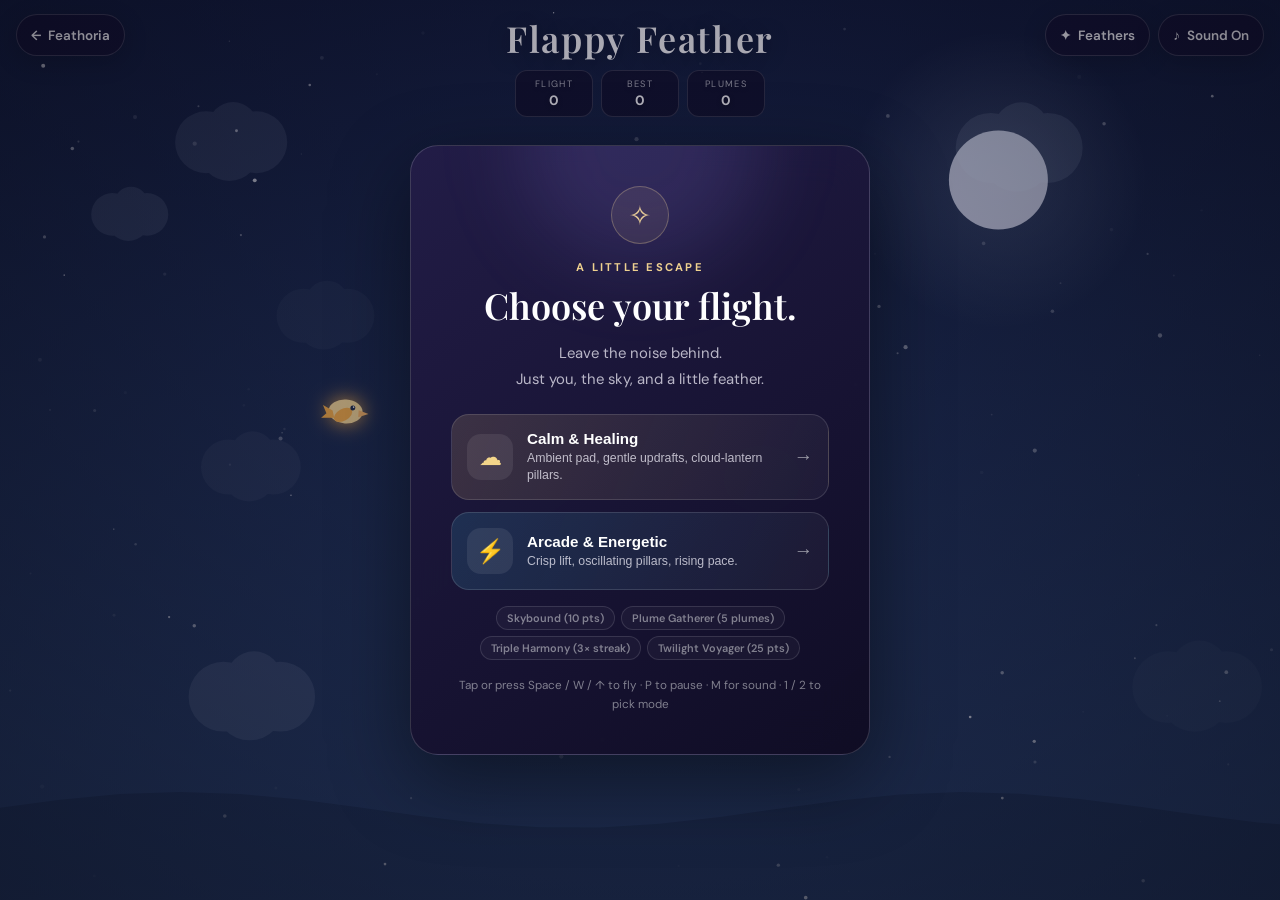
==== game.html @ 9cea2aa0 "Add files via upload" ====
<!DOCTYPE html>
<html lang="en">
<head>
  <meta charset="UTF-8">
  <meta name="viewport" content="width=device-width, initial-scale=1, viewport-fit=cover">

  <meta name="theme-color" content="#171333">
  <meta name="description" content="Take a little flight with Flappy Feather. Choose a calm, healing flight or challenge yourself in arcade mode.">

  <title>Flappy Feather — Feathoria</title>

  <link rel="icon" href="logo.jpg" type="image/jpeg">
  <link rel="apple-touch-icon" href="logo.jpg">

  <link rel="preconnect" href="https://fonts.googleapis.com">
  <link rel="preconnect" href="https://fonts.gstatic.com" crossorigin>

  <link href="https://fonts.googleapis.com/css2?family=DM+Sans:wght@400;500;600;700&family=Playfair+Display:wght@500;600;700&display=swap" rel="stylesheet">

  <link rel="stylesheet" href="game.css">

  <!-- Google Analytics -->
  <script async src="https://www.googletagmanager.com/gtag/js?id=G-339FX3FFSG"></script>
  <script>
    window.dataLayer = window.dataLayer || [];
    function gtag(){dataLayer.push(arguments);}
    gtag('js', new Date());
    gtag('config', 'G-339FX3FFSG');
  </script>
</head>

<body>

  <!-- Background game canvases -->
  <canvas id="gameCanvas" aria-label="Flappy Feather game area"></canvas>
  <canvas id="particlesCanvas" aria-hidden="true"></canvas>

  <!-- Top navigation -->
  <nav class="topbar" aria-label="Game navigation">

    <a href="index.html" id="backHome" class="nav-button">
      <span aria-hidden="true">←</span>
      <span>Feathoria</span>
    </a>

    <div class="topbar-actions">
      <button id="wardrobeBtn" class="nav-button" type="button" aria-label="Open feather styles">
        <span aria-hidden="true">✦</span>
        <span id="wardrobeText">Feathers</span>
      </button>

      <button id="soundBtn" class="nav-button icon-button" type="button" aria-label="Toggle sound effects" aria-pressed="true">
        <span id="soundIcon" aria-hidden="true">♪</span>
        <span id="soundText">Sound On</span>
      </button>

      <button id="pauseBtn" class="nav-button" type="button" aria-label="Pause game">
        <span id="pauseIcon" aria-hidden="true">Ⅱ</span>
        <span id="pauseText">Pause</span>
      </button>
    </div>

  </nav>

  <!-- Game heading and score -->
  <header class="game-header">
    <h1>Flappy Feather</h1>

    <div id="scoreContainer">
      <div class="score-pill">
        <span class="score-label">FLIGHT</span>
        <span id="score" aria-live="polite">0</span>
      </div>

      <div class="score-pill">
        <span class="score-label">BEST</span>
        <span id="highScore">0</span>
      </div>

      <div class="score-pill" id="feathersPill">
        <span class="score-label">PLUMES</span>
        <span id="feathersCount">0</span>
      </div>
    </div>
  </header>

  <!-- Mode selection -->
  <section
    id="modeSelector"
    class="overlay"
    role="dialog"
    aria-modal="true"
    aria-labelledby="modeTitle"
  >
    <div class="overlay-card menu-card">

      <div class="brand-mark" aria-hidden="true">✧</div>

      <p class="eyebrow">A LITTLE ESCAPE</p>

      <h2 id="modeTitle">Choose your flight.</h2>

      <p class="menu-description">
        Leave the noise behind.<br>
        Just you, the sky, and a little feather.
      </p>

      <div class="mode-buttons">

        <button id="modeA" class="mode-button calm-button" type="button">
          <span class="mode-icon" aria-hidden="true">☁</span>

          <span class="mode-copy">
            <strong>Calm &amp; Healing</strong>
            <small>Ambient pad, gentle updrafts, cloud-lantern pillars.</small>
          </span>

          <span class="mode-arrow" aria-hidden="true">→</span>
        </button>

        <button id="modeB" class="mode-button arcade-button" type="button">
          <span class="mode-icon" aria-hidden="true">⚡</span>

          <span class="mode-copy">
            <strong>Arcade &amp; Energetic</strong>
            <small>Crisp lift, oscillating pillars, rising pace.</small>
          </span>

          <span class="mode-arrow" aria-hidden="true">→</span>
        </button>

      </div>

      <div id="milestonesPreview" class="milestones-strip" aria-label="Flight milestones"></div>

      <p class="menu-footer">
        Tap or press Space / W / ↑ to fly · P to pause · M for sound · 1 / 2 to pick mode
      </p>

    </div>
  </section>

  <!-- Feather & Trail Wardrobe -->
  <section
    id="wardrobeModal"
    class="overlay hidden"
    role="dialog"
    aria-modal="true"
    aria-labelledby="wardrobeTitle"
  >
    <div class="overlay-card wardrobe-card">
      <p class="eyebrow">FEATHER SANCTUARY</p>
      <h2 id="wardrobeTitle">Plume &amp; Trail Styles</h2>
      <p class="wardrobe-balance">
        Available Plumes: <strong id="wardrobeBalanceCount">0</strong>
      </p>

      <div id="wardrobeList" class="wardrobe-list"></div>

      <div class="wardrobe-actions">
        <button id="closeWardrobeBtn" class="primary-button" type="button">
          Done
        </button>
      </div>
    </div>
  </section>

  <!-- Gameplay instructions -->
  <div id="instructions" class="instructions hidden" aria-live="polite">

    <div class="instruction-card">
      <span class="instruction-icon" aria-hidden="true">↑</span>

      <p>Tap or press Space to lift off</p>

      <small id="modeHintText">Collect glowing plumes for bonus points &amp; streaks</small>
    </div>

  </div>

  <!-- Game over -->
  <section
    id="gameOver"
    class="overlay game-over-overlay hidden"
    role="dialog"
    aria-modal="true"
    aria-labelledby="gameOverTitle"
  >
    <div class="overlay-card result-card">

      <div class="result-icon" aria-hidden="true">🪶</div>

      <p class="eyebrow">FLIGHT COMPLETE</p>

      <div id="newBestBadge" class="new-best-badge hidden">✦ New Personal Best</div>

      <h2 id="gameOverTitle">Every flight ends.</h2>

      <p id="finalScore" class="final-score">Score: 0 · Plumes: 0</p>

      <div id="runStatsGrid" class="run-stats-grid">
        <div class="stat-box">
          <span class="stat-label">BEST STREAK</span>
          <strong id="statBestStreak">0×</strong>
        </div>
        <div class="stat-box">
          <span class="stat-label">MODE BEST</span>
          <strong id="statModeBest">0</strong>
        </div>
        <div class="stat-box">
          <span class="stat-label">PLUME BANK</span>
          <strong id="statPlumeBank">0</strong>
        </div>
      </div>

      <p id="resultMessage" class="result-message">
        There is always another sky.
      </p>

      <div id="unlockedMilestoneBanner" class="milestone-unlocked hidden"></div>

      <div class="result-buttons">

        <button id="restartBtn" class="primary-button" type="button">
          <span aria-hidden="true">↻</span>
          Fly again
        </button>

        <button id="chooseModeBtn" class="secondary-button" type="button">
          Choose another flight
        </button>

      </div>

    </div>
  </section>

  <!-- Game JavaScript -->
  <script src="game.js"></script>

</body>
</html>
---- game.css ----
/* =========================================================
   FEATHORIA — FLAPPY FEATHER
   Responsive game interface
   ========================================================= */

:root {
  --ink: #f8f5ff;
  --muted: rgba(248, 245, 255, 0.72);

  --gold: #f3d58a;
  --gold-light: #ffe8ae;

  --cyan: #8cefff;
  --cyan-bright: #35eaff;

  --glass: rgba(19, 16, 42, 0.78);
  --glass-border: rgba(255, 255, 255, 0.16);

  --shadow: 0 25px 80px rgba(0, 0, 0, 0.45);

  --radius-xl: 28px;
  --radius-lg: 18px;
  --radius-md: 14px;
}

/* =========================
   RESET
========================= */

* {
  box-sizing: border-box;
  margin: 0;
  padding: 0;
}

html,
body {
  width: 100%;
  height: 100%;
  overflow: hidden;
  overscroll-behavior: none;
}

body {
  position: relative;
  background: #100c2a;
  color: var(--ink);
  font-family: "DM Sans", system-ui, sans-serif;
  -webkit-font-smoothing: antialiased;
  -moz-osx-font-smoothing: grayscale;
  user-select: none;
  -webkit-user-select: none;
  touch-action: manipulation;
}

/* =========================
   CANVAS
========================= */

#gameCanvas,
#particlesCanvas {
  position: fixed;
  inset: 0;
  display: block;
  width: 100%;
  height: 100%;
}

#gameCanvas {
  z-index: 1;
  cursor: pointer;
  touch-action: none;
}

#particlesCanvas {
  z-index: 2;
  pointer-events: none;
}

/* =========================
   NAVIGATION
========================= */

.topbar {
  position: fixed;
  top: max(14px, env(safe-area-inset-top));
  left: 0;
  right: 0;
  z-index: 20;
  display: flex;
  justify-content: space-between;
  align-items: center;
  gap: 8px;
  padding: 0 16px;
  pointer-events: none;
}

.topbar-actions {
  display: flex;
  align-items: center;
  gap: 8px;
}

.nav-button {
  display: inline-flex;
  align-items: center;
  justify-content: center;
  gap: 7px;
  min-height: 42px;
  padding: 10px 14px;
  border: 1px solid rgba(255, 255, 255, 0.18);
  border-radius: 999px;
  background: rgba(18, 15, 43, 0.72);
  color: white;
  text-decoration: none;
  font-family: "DM Sans", sans-serif;
  font-size: 0.84rem;
  font-weight: 600;
  cursor: pointer;
  box-shadow: 0 6px 24px rgba(0, 0, 0, 0.2);
  transition:
    background 0.2s ease,
    transform 0.2s ease,
    border-color 0.2s ease,
    opacity 0.2s ease;
  pointer-events: auto;
}

.nav-button:hover {
  background: rgba(38, 32, 75, 0.9);
  border-color: rgba(255, 255, 255, 0.34);
  transform: translateY(-1px);
}

.nav-button:active {
  transform: scale(0.97);
}

.nav-button.is-muted {
  opacity: 0.68;
}

#pauseBtn {
  display: none;
}

/* =========================
   HEADER & SCOREBOARD
========================= */

.game-header {
  position: fixed;
  top: max(14px, env(safe-area-inset-top));
  left: 50%;
  z-index: 10;
  width: min(92%, 440px);
  transform: translateX(-50%);
  text-align: center;
  pointer-events: none;
}

.game-header h1 {
  font-family: "Playfair Display", Georgia, serif;
  font-size: clamp(1.35rem, 4vw, 2.25rem);
  font-weight: 600;
  letter-spacing: 0.045em;
  color: #fff;
  text-shadow: 0 3px 20px rgba(0, 0, 0, 0.35);
}

#scoreContainer {
  display: flex;
  justify-content: center;
  align-items: center;
  gap: 8px;
  margin-top: 8px;
}

.score-pill {
  display: flex;
  flex-direction: column;
  align-items: center;
  gap: 2px;
  min-width: 78px;
  padding: 7px 11px;
  border: 1px solid rgba(255, 255, 255, 0.15);
  border-radius: 12px;
  background: rgba(14, 12, 35, 0.65);
  color: white;
  text-shadow: 0 2px 5px rgba(0, 0, 0, 0.35);
  transition: transform 0.18s ease, border-color 0.18s ease, box-shadow 0.2s ease;
}

.score-pill.bump {
  transform: scale(1.08);
  border-color: rgba(243, 213, 138, 0.65);
}

.score-pill.streak-active {
  border-color: rgba(140, 239, 255, 0.55);
  box-shadow: 0 0 18px rgba(140, 239, 255, 0.14);
}

.score-label {
  font-size: 0.58rem;
  letter-spacing: 0.15em;
  opacity: 0.68;
}

#score,
#highScore,
#feathersCount {
  font-size: 0.85rem;
  font-weight: 700;
}

/* =========================
   OVERLAYS
========================= */

.overlay {
  position: fixed;
  inset: 0;
  z-index: 30;
  display: flex;
  justify-content: center;
  align-items: center;
  padding:
    max(20px, env(safe-area-inset-top))
    20px
    max(20px, env(safe-area-inset-bottom));
  background:
    radial-gradient(
      circle at 50% 40%,
      rgba(24, 19, 61, 0.25),
      rgba(7, 5, 20, 0.52)
    );
}

.overlay-card {
  width: min(100%, 460px);
  padding: clamp(24px, 5vw, 40px);
  border: 1px solid var(--glass-border);
  border-radius: var(--radius-xl);
  background:
    linear-gradient(
      145deg,
      rgba(35, 29, 72, 0.94),
      rgba(15, 12, 35, 0.96)
    );
  backdrop-filter: blur(20px);
  -webkit-backdrop-filter: blur(20px);
  box-shadow: var(--shadow);
  text-align: center;
  animation: cardEnter 0.4s ease both;
}

.hidden {
  display: none !important;
}

/* =========================
   MENU
========================= */

.menu-card {
  position: relative;
  overflow: hidden;
}

.menu-card::before {
  content: "";
  position: absolute;
  width: 240px;
  height: 240px;
  top: -120px;
  left: 50%;
  transform: translateX(-50%);
  border-radius: 50%;
  background: rgba(163, 139, 255, 0.14);
  filter: blur(40px);
  pointer-events: none;
}

.brand-mark {
  display: flex;
  align-items: center;
  justify-content: center;
  width: 58px;
  height: 58px;
  margin: 0 auto 16px;
  border: 1px solid rgba(243, 213, 138, 0.3);
  border-radius: 50%;
  background: rgba(243, 213, 138, 0.09);
  color: var(--gold);
  font-size: 1.7rem;
  animation: gentleFloat 4s ease-in-out infinite;
}

.eyebrow {
  color: var(--gold);
  font-size: 0.7rem;
  font-weight: 700;
  letter-spacing: 0.2em;
  margin-bottom: 10px;
}

#modeTitle,
#gameOverTitle,
#wardrobeTitle {
  font-family: "Playfair Display", Georgia, serif;
  font-size: clamp(1.7rem, 5.5vw, 2.25rem);
  font-weight: 600;
  line-height: 1.2;
  color: white;
}

.menu-description {
  margin-top: 12px;
  color: var(--muted);
  font-size: 0.93rem;
  line-height: 1.75;
}

.mode-buttons {
  display: flex;
  flex-direction: column;
  gap: 12px;
  margin-top: 22px;
}

.mode-button {
  display: flex;
  align-items: center;
  gap: 14px;
  width: 100%;
  padding: 15px;
  border: 1px solid rgba(255, 255, 255, 0.13);
  border-radius: var(--radius-lg);
  text-align: left;
  cursor: pointer;
  color: white;
  transition:
    transform 0.22s ease,
    border-color 0.22s ease,
    background 0.22s ease,
    box-shadow 0.22s ease;
}

.mode-button:hover {
  transform: translateY(-3px);
}

.mode-button:active {
  transform: scale(0.985);
}

.calm-button {
  background:
    linear-gradient(
      110deg,
      rgba(228, 190, 112, 0.16),
      rgba(255, 255, 255, 0.04)
    );
}

.calm-button:hover {
  border-color: rgba(243, 213, 138, 0.48);
  box-shadow: 0 8px 30px rgba(243, 213, 138, 0.1);
}

.arcade-button {
  background:
    linear-gradient(
      110deg,
      rgba(64, 222, 255, 0.13),
      rgba(255, 255, 255, 0.04)
    );
}

.arcade-button:hover {
  border-color: rgba(140, 239, 255, 0.48);
  box-shadow: 0 8px 30px rgba(64, 222, 255, 0.1);
}

.mode-icon {
  display: flex;
  align-items: center;
  justify-content: center;
  flex-shrink: 0;
  width: 46px;
  height: 46px;
  border-radius: 14px;
  background: rgba(255, 255, 255, 0.08);
  font-size: 1.45rem;
}

.calm-button .mode-icon {
  color: var(--gold);
}

.arcade-button .mode-icon {
  color: var(--cyan);
}

.mode-copy {
  display: flex;
  flex: 1;
  flex-direction: column;
  gap: 3px;
}

.mode-copy strong {
  font-size: 0.95rem;
  font-weight: 700;
}

.mode-copy small {
  color: var(--muted);
  font-size: 0.77rem;
  line-height: 1.4;
}

.mode-arrow {
  opacity: 0.55;
  font-size: 1.2rem;
  transition: transform 0.2s ease, opacity 0.2s ease;
}

.mode-button:hover .mode-arrow {
  opacity: 1;
  transform: translateX(4px);
}

.milestones-strip {
  display: flex;
  flex-wrap: wrap;
  justify-content: center;
  gap: 6px;
  margin-top: 16px;
}

.milestone-chip {
  padding: 4px 10px;
  border-radius: 999px;
  font-size: 0.68rem;
  font-weight: 600;
  border: 1px solid rgba(255, 255, 255, 0.12);
  background: rgba(255, 255, 255, 0.03);
  color: rgba(255, 255, 255, 0.45);
}

.milestone-chip.earned {
  border-color: rgba(243, 213, 138, 0.42);
  background: rgba(243, 213, 138, 0.12);
  color: var(--gold-light);
}

.menu-footer {
  margin-top: 16px;
  color: rgba(255, 255, 255, 0.46);
  font-size: 0.73rem;
  line-height: 1.6;
}

/* =========================
   WARDROBE
========================= */

.wardrobe-card {
  max-width: 470px;
  max-height: 84vh;
  overflow-y: auto;
}

.wardrobe-balance {
  margin-top: 10px;
  font-size: 0.88rem;
  color: var(--muted);
}

.wardrobe-balance strong {
  color: var(--gold-light);
}

.wardrobe-list {
  display: flex;
  flex-direction: column;
  gap: 10px;
  margin-top: 18px;
  text-align: left;
}

.skin-item {
  display: flex;
  align-items: center;
  justify-content: space-between;
  gap: 12px;
  padding: 12px 14px;
  border: 1px solid rgba(255, 255, 255, 0.14);
  border-radius: var(--radius-md);
  background: rgba(255, 255, 255, 0.04);
}

.skin-item.is-equipped {
  border-color: rgba(140, 239, 255, 0.55);
  background: rgba(140, 239, 255, 0.08);
}

.skin-preview {
  display: flex;
  align-items: center;
  gap: 11px;
  min-width: 0;
}

.skin-swatch {
  width: 34px;
  height: 34px;
  border-radius: 50%;
  flex-shrink: 0;
  border: 1px solid rgba(255, 255, 255, 0.35);
}

.skin-info {
  display: flex;
  flex-direction: column;
  gap: 2px;
  min-width: 0;
}

.skin-info strong {
  font-size: 0.9rem;
}

.skin-info small {
  font-size: 0.74rem;
  color: var(--muted);
}

.skin-action-btn {
  flex-shrink: 0;
  padding: 8px 13px;
  border-radius: 999px;
  border: 1px solid rgba(243, 213, 138, 0.38);
  background: rgba(243, 213, 138, 0.14);
  color: var(--gold-light);
  font-family: "DM Sans", sans-serif;
  font-size: 0.76rem;
  font-weight: 700;
  cursor: pointer;
  transition: transform 0.15s ease, background 0.15s ease, opacity 0.15s ease;
}

.skin-action-btn:hover:not(:disabled) {
  transform: translateY(-1px);
  background: rgba(243, 213, 138, 0.24);
}

.skin-action-btn:disabled {
  opacity: 0.45;
  cursor: not-allowed;
}

.skin-action-btn.equipped {
  border-color: rgba(140, 239, 255, 0.45);
  background: rgba(140, 239, 255, 0.16);
  color: var(--cyan);
  opacity: 1;
  cursor: default;
}

.wardrobe-actions {
  margin-top: 20px;
}

/* =========================
   INSTRUCTIONS
========================= */

.instructions {
  position: fixed;
  top: 56%;
  left: 50%;
  z-index: 12;
  transform: translate(-50%, -50%);
  width: min(90%, 360px);
  text-align: center;
  pointer-events: none;
  animation: instructionEnter 0.4s ease both;
}

.instruction-card {
  padding: 22px;
  border-radius: var(--radius-lg);
  background: rgba(14, 12, 35, 0.36);
  backdrop-filter: blur(6px);
  -webkit-backdrop-filter: blur(6px);
  color: white;
  text-shadow: 0 2px 15px rgba(0, 0, 0, 0.45);
}

.instruction-icon {
  display: flex;
  align-items: center;
  justify-content: center;
  width: 48px;
  height: 48px;
  margin: 0 auto 13px;
  border: 1px solid rgba(255, 255, 255, 0.32);
  border-radius: 50%;
  background: rgba(255, 255, 255, 0.12);
  font-size: 1.5rem;
  animation: arrowFloat 1.4s ease-in-out infinite;
}

.instruction-card p {
  font-size: 1.08rem;
  font-weight: 700;
}

.instruction-card small {
  display: block;
  margin-top: 7px;
  color: rgba(255, 255, 255, 0.78);
  font-size: 0.82rem;
}

/* =========================
   GAME OVER & STATS
========================= */

.game-over-overlay {
  display: none;
}

#gameOver.show {
  display: flex;
}

.result-card {
  max-width: 420px;
}

.result-icon {
  font-size: 2.4rem;
  margin-bottom: 10px;
}

.new-best-badge {
  display: inline-block;
  margin-bottom: 10px;
  padding: 5px 12px;
  border-radius: 999px;
  border: 1px solid rgba(243, 213, 138, 0.45);
  background: rgba(243, 213, 138, 0.16);
  color: var(--gold-light);
  font-size: 0.72rem;
  font-weight: 700;
  letter-spacing: 0.1em;
}

#gameOverTitle {
  font-size: clamp(1.65rem, 5vw, 2.2rem);
}

.final-score {
  display: inline-block;
  margin-top: 18px;
  padding: 12px 22px;
  border: 1px solid rgba(243, 213, 138, 0.28);
  border-radius: 14px;
  background: rgba(243, 213, 138, 0.1);
  color: var(--gold-light);
  font-size: 1.08rem;
  font-weight: 700;
}

.run-stats-grid {
  display: grid;
  grid-template-columns: repeat(3, 1fr);
  gap: 8px;
  margin-top: 14px;
}

.stat-box {
  display: flex;
  flex-direction: column;
  gap: 3px;
  padding: 9px 8px;
  border-radius: 12px;
  border: 1px solid rgba(255, 255, 255, 0.12);
  background: rgba(255, 255, 255, 0.04);
}

.stat-label {
  font-size: 0.56rem;
  letter-spacing: 0.12em;
  color: rgba(255, 255, 255, 0.6);
}

.stat-box strong {
  font-size: 0.92rem;
  color: white;
}

.result-message {
  margin-top: 14px;
  color: var(--muted);
  font-size: 0.88rem;
  line-height: 1.55;
}

.milestone-unlocked {
  margin-top: 10px;
  padding: 7px 12px;
  border-radius: 10px;
  border: 1px solid rgba(140, 239, 255, 0.35);
  background: rgba(140, 239, 255, 0.1);
  color: var(--cyan);
  font-size: 0.78rem;
  font-weight: 600;
}

.result-buttons {
  display: flex;
  flex-direction: column;
  gap: 11px;
  margin-top: 20px;
}

/* =========================
   BUTTONS
========================= */

.primary-button,
.secondary-button {
  display: flex;
  align-items: center;
  justify-content: center;
  gap: 9px;
  width: 100%;
  min-height: 49px;
  padding: 13px 18px;
  border-radius: var(--radius-md);
  cursor: pointer;
  font-family: "DM Sans", sans-serif;
  font-size: 0.93rem;
  font-weight: 700;
  transition:
    transform 0.2s ease,
    filter 0.2s ease,
    background 0.2s ease;
}

.primary-button {
  border: 1px solid rgba(255, 255, 255, 0.3);
  background: linear-gradient(135deg, #f4d996, #e5bb6b);
  color: #251b36;
  box-shadow: 0 8px 24px rgba(222, 185, 106, 0.14);
}

.secondary-button {
  border: 1px solid rgba(255, 255, 255, 0.16);
  background: rgba(255, 255, 255, 0.06);
  color: white;
}

.primary-button:hover,
.secondary-button:hover {
  transform: translateY(-2px);
  filter: brightness(1.06);
}

.primary-button:active,
.secondary-button:active {
  transform: scale(0.98);
}

/* =========================
   FOCUS
========================= */

button:focus-visible,
a:focus-visible {
  outline: 3px solid rgba(255, 235, 175, 0.85);
  outline-offset: 4px;
}

/* =========================
   ANIMATIONS
========================= */

@keyframes cardEnter {
  from {
    opacity: 0;
    transform: translateY(16px) scale(0.97);
  }
  to {
    opacity: 1;
    transform: translateY(0) scale(1);
  }
}

@keyframes gentleFloat {
  0%, 100% {
    transform: translateY(0);
  }
  50% {
    transform: translateY(-5px);
  }
}

@keyframes arrowFloat {
  0%, 100% {
    transform: translateY(0);
  }
  50% {
    transform: translateY(-5px);
  }
}

@keyframes instructionEnter {
  from {
    opacity: 0;
    transform: translate(-50%, -46%);
  }
  to {
    opacity: 1;
    transform: translate(-50%, -50%);
  }
}

/* =========================
   MOBILE
========================= */

@media (max-width: 600px) {
  .topbar {
    padding: 0 10px;
  }

  .topbar-actions {
    gap: 6px;
  }

  .nav-button {
    min-height: 38px;
    padding: 8px 11px;
    font-size: 0.76rem;
  }

  #soundText,
  #wardrobeText {
    display: none;
  }

  .game-header {
    top: max(58px, calc(env(safe-area-inset-top) + 44px));
    width: min(92%, 340px);
  }

  .game-header h1 {
    font-size: 1.35rem;
  }

  #scoreContainer {
    gap: 6px;
    margin-top: 6px;
  }

  .score-pill {
    min-width: 68px;
    padding: 6px 8px;
    border-radius: 10px;
  }

  .score-label {
    font-size: 0.54rem;
  }

  #score,
  #highScore,
  #feathersCount {
    font-size: 0.78rem;
  }

  .overlay-card {
    padding: 25px 20px;
    border-radius: 23px;
  }

  .brand-mark {
    width: 49px;
    height: 49px;
    margin-bottom: 13px;
  }

  .menu-description {
    font-size: 0.85rem;
  }

  .mode-buttons {
    gap: 10px;
    margin-top: 20px;
  }

  .mode-button {
    padding: 13px;
    gap: 11px;
  }

  .mode-icon {
    width: 41px;
    height: 41px;
    border-radius: 12px;
  }

  .mode-copy strong {
    font-size: 0.88rem;
  }

  .mode-copy small {
    font-size: 0.72rem;
  }

  .menu-footer {
    margin-top: 14px;
    font-size: 0.68rem;
  }
}

/* =========================
   SHORT LANDSCAPE
========================= */

@media (max-height: 500px) and (orientation: landscape) {
  .game-header {
    top: max(10px, env(safe-area-inset-top));
  }

  .overlay-card {
    max-height: 90vh;
    overflow-y: auto;
    padding: 18px 24px;
  }

  .brand-mark {
    width: 38px;
    height: 38px;
    margin-bottom: 8px;
  }

  .eyebrow {
    margin-bottom: 6px;
  }

  #modeTitle {
    font-size: 1.55rem;
  }

  .menu-description {
    margin-top: 7px;
  }

  .mode-buttons {
    flex-direction: row;
    margin-top: 15px;
  }

  .mode-button {
    min-width: 0;
  }

  .menu-footer {
    margin-top: 12px;
  }

  .result-buttons {
    flex-direction: row;
  }
}

/* =========================
   REDUCED MOTION
========================= */

@media (prefers-reduced-motion: reduce) {
  *,
  *::before,
  *::after {
    animation-duration: 0.01ms !important;
    animation-iteration-count: 1 !important;
    transition-duration: 0.01ms !important;
    scroll-behavior: auto !important;
  }
}
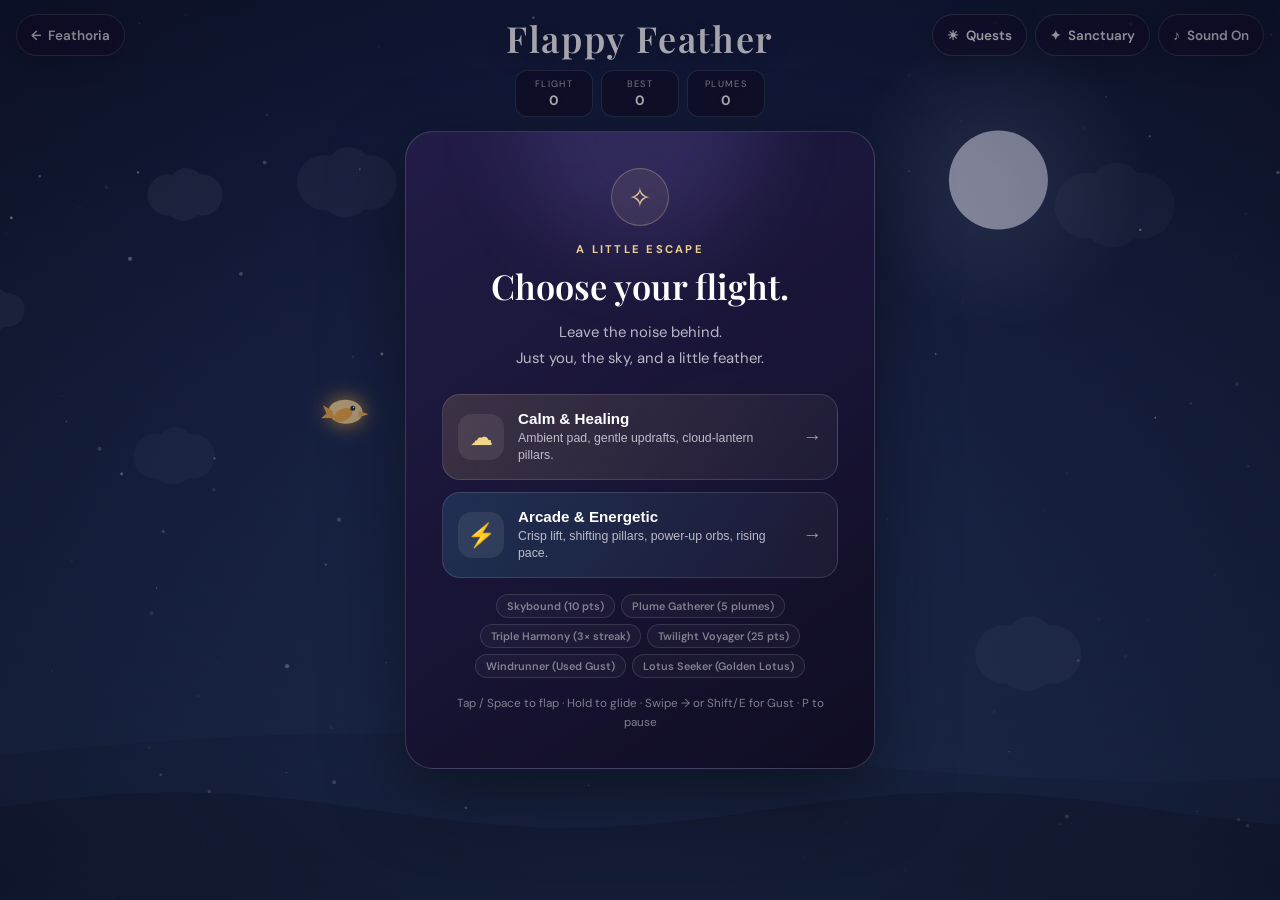
==== commit 483846e3: "Add files via upload" ====
--- a/game.html
+++ b/game.html
@@ -3,7 +3,6 @@
 <head>
   <meta charset="UTF-8">
   <meta name="viewport" content="width=device-width, initial-scale=1, viewport-fit=cover">
-
   <meta name="theme-color" content="#171333">
   <meta name="description" content="Take a little flight with Flappy Feather. Choose a calm, healing flight or challenge yourself in arcade mode.">
 
@@ -14,7 +13,6 @@
 
   <link rel="preconnect" href="https://fonts.googleapis.com">
   <link rel="preconnect" href="https://fonts.gstatic.com" crossorigin>
-
   <link href="https://fonts.googleapis.com/css2?family=DM+Sans:wght@400;500;600;700&family=Playfair+Display:wght@500;600;700&display=swap" rel="stylesheet">
 
   <link rel="stylesheet" href="game.css">
@@ -37,16 +35,22 @@
 
   <!-- Top navigation -->
   <nav class="topbar" aria-label="Game navigation">
-
     <a href="index.html" id="backHome" class="nav-button">
       <span aria-hidden="true">←</span>
       <span>Feathoria</span>
     </a>
 
     <div class="topbar-actions">
-      <button id="wardrobeBtn" class="nav-button" type="button" aria-label="Open feather styles">
+      <button id="questsBtn" class="nav-button" type="button" aria-label="Open daily quests">
+        <span aria-hidden="true">☀</span>
+        <span id="questsText">Quests</span>
+        <span id="questsBadge" class="nav-dot hidden"></span>
+      </button>
+
+      <button id="wardrobeBtn" class="nav-button" type="button" aria-label="Open feather sanctuary">
         <span aria-hidden="true">✦</span>
-        <span id="wardrobeText">Feathers</span>
+        <span id="wardrobeText">Sanctuary</span>
+        <span id="sanctuaryBadge" class="nav-dot hidden"></span>
       </button>
 
       <button id="soundBtn" class="nav-button icon-button" type="button" aria-label="Toggle sound effects" aria-pressed="true">
@@ -59,7 +63,6 @@
         <span id="pauseText">Pause</span>
       </button>
     </div>
-
   </nav>
 
   <!-- Game heading and score -->
@@ -67,7 +70,7 @@
     <h1>Flappy Feather</h1>
 
     <div id="scoreContainer">
-      <div class="score-pill">
+      <div class="score-pill" id="scorePill">
         <span class="score-label">FLIGHT</span>
         <span id="score" aria-live="polite">0</span>
       </div>
@@ -82,7 +85,16 @@
         <span id="feathersCount">0</span>
       </div>
     </div>
+
+    <!-- Active Power-ups & Biome HUD -->
+    <div id="activeEffectsBar" class="effects-bar" aria-live="polite"></div>
   </header>
+
+  <!-- Dash / Gust Action Button -->
+  <button id="gustBtn" class="gust-fab hidden" type="button" aria-label="Activate Feather Gust Dash">
+    <span class="gust-icon" aria-hidden="true">༄</span>
+    <span class="gust-label">GUST READY</span>
+  </button>
 
   <!-- Mode selection -->
   <section
@@ -93,11 +105,8 @@
     aria-labelledby="modeTitle"
   >
     <div class="overlay-card menu-card">
-
       <div class="brand-mark" aria-hidden="true">✧</div>
-
       <p class="eyebrow">A LITTLE ESCAPE</p>
-
       <h2 id="modeTitle">Choose your flight.</h2>
 
       <p class="menu-description">
@@ -106,41 +115,60 @@
       </p>
 
       <div class="mode-buttons">
-
         <button id="modeA" class="mode-button calm-button" type="button">
           <span class="mode-icon" aria-hidden="true">☁</span>
-
           <span class="mode-copy">
             <strong>Calm &amp; Healing</strong>
             <small>Ambient pad, gentle updrafts, cloud-lantern pillars.</small>
           </span>
-
           <span class="mode-arrow" aria-hidden="true">→</span>
         </button>
 
         <button id="modeB" class="mode-button arcade-button" type="button">
           <span class="mode-icon" aria-hidden="true">⚡</span>
-
           <span class="mode-copy">
             <strong>Arcade &amp; Energetic</strong>
-            <small>Crisp lift, oscillating pillars, rising pace.</small>
+            <small>Crisp lift, shifting pillars, power-up orbs, rising pace.</small>
           </span>
-
           <span class="mode-arrow" aria-hidden="true">→</span>
         </button>
-
       </div>
 
       <div id="milestonesPreview" class="milestones-strip" aria-label="Flight milestones"></div>
 
       <p class="menu-footer">
-        Tap or press Space / W / ↑ to fly · P to pause · M for sound · 1 / 2 to pick mode
-      </p>
-
-    </div>
-  </section>
-
-  <!-- Feather & Trail Wardrobe -->
+        Tap / Space to flap · Hold to glide · Swipe → or Shift/E for Gust · P to pause
+      </p>
+    </div>
+  </section>
+
+  <!-- Daily Quests Modal -->
+  <section
+    id="questsModal"
+    class="overlay hidden"
+    role="dialog"
+    aria-modal="true"
+    aria-labelledby="questsTitle"
+  >
+    <div class="overlay-card wardrobe-card">
+      <p class="eyebrow">SKY RITUALS</p>
+      <h2 id="questsTitle">Daily Flight Quests</h2>
+      <p class="wardrobe-balance">
+        Plume Bank: <strong id="questsBalanceCount">0</strong> · Complete rituals for rewards
+      </p>
+
+      <div id="questToast" class="sanctuary-toast hidden" role="status" aria-live="polite"></div>
+      <div id="questsList" class="wardrobe-list"></div>
+
+      <div class="wardrobe-actions">
+        <button id="closeQuestsBtn" class="primary-button" type="button">
+          Done
+        </button>
+      </div>
+    </div>
+  </section>
+
+  <!-- Feather, Companion & Upgrade Sanctuary -->
   <section
     id="wardrobeModal"
     class="overlay hidden"
@@ -150,12 +178,41 @@
   >
     <div class="overlay-card wardrobe-card">
       <p class="eyebrow">FEATHER SANCTUARY</p>
-      <h2 id="wardrobeTitle">Plume &amp; Trail Styles</h2>
+      <h2 id="wardrobeTitle">Plumes, Spirits &amp; Blessings</h2>
       <p class="wardrobe-balance">
-        Available Plumes: <strong id="wardrobeBalanceCount">0</strong>
-      </p>
+        Available Plumes: <strong id="wardrobeBalanceCount">0</strong> ·
+        <span id="unlockedCollectionCount">0 collected</span>
+      </p>
+
+      <!-- Live Loadout Showcase Banner -->
+      <div id="sanctuaryShowcase" class="sanctuary-showcase">
+        <div class="showcase-bird-cluster" aria-hidden="true">
+          <span id="showcaseFeatherOrb" class="showcase-feather-orb"></span>
+          <span id="showcaseSpiritBadge" class="showcase-spirit-badge">✧</span>
+        </div>
+        <div class="showcase-meta">
+          <strong id="showcaseTitle">Mode Harmony + Solo Flight</strong>
+          <small id="showcasePerkText">Collect Plumes &amp; Golden Lotuses to unlock new styles, spirits &amp; blessings.</small>
+        </div>
+      </div>
+
+      <div id="sanctuaryToast" class="sanctuary-toast hidden" role="status" aria-live="polite"></div>
+
+      <div class="sanctuary-tabs three-tabs" role="tablist">
+        <button id="tabSkins" class="tab-btn active" type="button" role="tab" aria-selected="true">
+          Feathers
+        </button>
+        <button id="tabCompanions" class="tab-btn" type="button" role="tab" aria-selected="false">
+          Spirits
+        </button>
+        <button id="tabUpgrades" class="tab-btn" type="button" role="tab" aria-selected="false">
+          Blessings
+        </button>
+      </div>
 
       <div id="wardrobeList" class="wardrobe-list"></div>
+      <div id="companionsList" class="wardrobe-list hidden"></div>
+      <div id="upgradesList" class="wardrobe-list hidden"></div>
 
       <div class="wardrobe-actions">
         <button id="closeWardrobeBtn" class="primary-button" type="button">
@@ -167,15 +224,11 @@
 
   <!-- Gameplay instructions -->
   <div id="instructions" class="instructions hidden" aria-live="polite">
-
     <div class="instruction-card">
       <span class="instruction-icon" aria-hidden="true">↑</span>
-
-      <p>Tap or press Space to lift off</p>
-
-      <small id="modeHintText">Collect glowing plumes for bonus points &amp; streaks</small>
-    </div>
-
+      <p>Tap or Space to flap · Hold to glide</p>
+      <small id="modeHintText">Collect plumes &amp; orbs · Swipe → or Shift for Gust Dash</small>
+    </div>
   </div>
 
   <!-- Game over -->
@@ -187,9 +240,7 @@
     aria-labelledby="gameOverTitle"
   >
     <div class="overlay-card result-card">
-
       <div class="result-icon" aria-hidden="true">🪶</div>
-
       <p class="eyebrow">FLIGHT COMPLETE</p>
 
       <div id="newBestBadge" class="new-best-badge hidden">✦ New Personal Best</div>
@@ -220,23 +271,23 @@
       <div id="unlockedMilestoneBanner" class="milestone-unlocked hidden"></div>
 
       <div class="result-buttons">
-
         <button id="restartBtn" class="primary-button" type="button">
           <span aria-hidden="true">↻</span>
           Fly again
         </button>
 
+        <button id="shareScoreBtn" class="secondary-button" type="button">
+          <span aria-hidden="true">✦</span>
+          <span id="shareScoreText">Share flight record</span>
+        </button>
+
         <button id="chooseModeBtn" class="secondary-button" type="button">
           Choose another flight
         </button>
-
-      </div>
-
-    </div>
-  </section>
-
-  <!-- Game JavaScript -->
+      </div>
+    </div>
+  </section>
+
   <script src="game.js"></script>
-
 </body>
 </html>
--- a/game.css
+++ b/game.css
@@ -1,6 +1,6 @@
 /* =========================================================
    FEATHORIA — FLAPPY FEATHER
-   Responsive game interface
+   Responsive game interface + Spirits, Constellations & Biomes
    ========================================================= */
 
 :root {
@@ -12,6 +12,9 @@
 
   --cyan: #8cefff;
   --cyan-bright: #35eaff;
+  --emerald: #7ef5c4;
+  --violet: #d1a6ff;
+  --rose: #ffadd6;
 
   --glass: rgba(19, 16, 42, 0.78);
   --glass-border: rgba(255, 255, 255, 0.16);
@@ -102,6 +105,7 @@
 }
 
 .nav-button {
+  position: relative;
   display: inline-flex;
   align-items: center;
   justify-content: center;
@@ -140,6 +144,17 @@
   opacity: 0.68;
 }
 
+.nav-dot {
+  position: absolute;
+  top: 7px;
+  right: 9px;
+  width: 8px;
+  height: 8px;
+  border-radius: 50%;
+  background: var(--gold-light);
+  box-shadow: 0 0 8px var(--gold);
+}
+
 #pauseBtn {
   display: none;
 }
@@ -214,6 +229,81 @@
   font-weight: 700;
 }
 
+/* Active Power-ups & Biome Strip */
+.effects-bar {
+  display: flex;
+  justify-content: center;
+  flex-wrap: wrap;
+  gap: 6px;
+  margin-top: 8px;
+  min-height: 22px;
+}
+
+.effect-badge {
+  display: inline-flex;
+  align-items: center;
+  gap: 5px;
+  padding: 4px 10px;
+  border-radius: 999px;
+  font-size: 0.7rem;
+  font-weight: 700;
+  letter-spacing: 0.04em;
+  background: rgba(18, 15, 43, 0.78);
+  border: 1px solid rgba(255, 255, 255, 0.22);
+  color: #fff;
+  box-shadow: 0 4px 14px rgba(0, 0, 0, 0.25);
+}
+
+.effect-badge.shield {
+  border-color: rgba(140, 239, 255, 0.6);
+  color: var(--cyan);
+}
+
+.effect-badge.magnet {
+  border-color: rgba(209, 166, 255, 0.6);
+  color: var(--violet);
+}
+
+.effect-badge.gust {
+  border-color: rgba(243, 213, 138, 0.7);
+  color: var(--gold-light);
+}
+
+.effect-badge.biome {
+  border-color: rgba(255, 173, 214, 0.55);
+  color: var(--rose);
+}
+
+/* Gust Dash Floating Button */
+.gust-fab {
+  position: fixed;
+  bottom: max(24px, calc(env(safe-area-inset-bottom) + 16px));
+  right: max(20px, env(safe-area-inset-right));
+  z-index: 18;
+  display: inline-flex;
+  align-items: center;
+  gap: 8px;
+  padding: 13px 19px;
+  border-radius: 999px;
+  border: 1px solid rgba(243, 213, 138, 0.65);
+  background: linear-gradient(135deg, rgba(243, 213, 138, 0.28), rgba(140, 239, 255, 0.22));
+  backdrop-filter: blur(10px);
+  -webkit-backdrop-filter: blur(10px);
+  color: var(--gold-light);
+  font-family: "DM Sans", sans-serif;
+  font-size: 0.82rem;
+  font-weight: 700;
+  letter-spacing: 0.08em;
+  cursor: pointer;
+  box-shadow: 0 10px 28px rgba(0, 0, 0, 0.35), 0 0 18px rgba(243, 213, 138, 0.28);
+  animation: pulseGlow 1.8s ease-in-out infinite;
+  transition: transform 0.15s ease;
+}
+
+.gust-fab:active {
+  transform: scale(0.95);
+}
+
 /* =========================
    OVERLAYS
 ========================= */
@@ -233,13 +323,13 @@
     radial-gradient(
       circle at 50% 40%,
       rgba(24, 19, 61, 0.25),
-      rgba(7, 5, 20, 0.52)
+      rgba(7, 5, 20, 0.56)
     );
 }
 
 .overlay-card {
-  width: min(100%, 460px);
-  padding: clamp(24px, 5vw, 40px);
+  width: min(100%, 470px);
+  padding: clamp(24px, 5vw, 36px);
   border: 1px solid var(--glass-border);
   border-radius: var(--radius-xl);
   background:
@@ -307,9 +397,10 @@
 
 #modeTitle,
 #gameOverTitle,
-#wardrobeTitle {
+#wardrobeTitle,
+#questsTitle {
   font-family: "Playfair Display", Georgia, serif;
-  font-size: clamp(1.7rem, 5.5vw, 2.25rem);
+  font-size: clamp(1.65rem, 5.2vw, 2.15rem);
   font-weight: 600;
   line-height: 1.2;
   color: white;
@@ -464,18 +555,18 @@
 }
 
 /* =========================
-   WARDROBE
+   WARDROBE, SPIRITS, BLESSINGS & QUESTS
 ========================= */
 
 .wardrobe-card {
-  max-width: 470px;
-  max-height: 84vh;
+  max-width: 500px;
+  max-height: 86vh;
   overflow-y: auto;
 }
 
 .wardrobe-balance {
-  margin-top: 10px;
-  font-size: 0.88rem;
+  margin-top: 8px;
+  font-size: 0.86rem;
   color: var(--muted);
 }
 
@@ -483,11 +574,124 @@
   color: var(--gold-light);
 }
 
+.sanctuary-showcase {
+  display: flex;
+  align-items: center;
+  gap: 13px;
+  margin-top: 14px;
+  padding: 12px 14px;
+  border-radius: var(--radius-lg);
+  border: 1px solid rgba(243, 213, 138, 0.26);
+  background: linear-gradient(
+    120deg,
+    rgba(243, 213, 138, 0.1),
+    rgba(140, 239, 255, 0.06)
+  );
+  text-align: left;
+}
+
+.showcase-bird-cluster {
+  position: relative;
+  display: flex;
+  align-items: center;
+  justify-content: center;
+  width: 48px;
+  height: 48px;
+  flex-shrink: 0;
+}
+
+.showcase-feather-orb {
+  width: 34px;
+  height: 26px;
+  border-radius: 999px;
+  border: 1.5px solid rgba(255, 255, 255, 0.45);
+  box-shadow: 0 0 18px rgba(243, 213, 138, 0.35);
+  transition: transform 0.25s ease, background 0.25s ease;
+}
+
+.showcase-spirit-badge {
+  position: absolute;
+  top: -2px;
+  right: -2px;
+  display: flex;
+  align-items: center;
+  justify-content: center;
+  width: 22px;
+  height: 22px;
+  border-radius: 50%;
+  font-size: 0.78rem;
+  background: rgba(19, 16, 42, 0.92);
+  border: 1px solid rgba(255, 255, 255, 0.24);
+}
+
+.showcase-meta {
+  display: flex;
+  flex-direction: column;
+  gap: 2px;
+  min-width: 0;
+}
+
+.showcase-meta strong {
+  font-size: 0.88rem;
+  color: var(--gold-light);
+}
+
+.showcase-meta small {
+  font-size: 0.73rem;
+  color: var(--muted);
+  line-height: 1.35;
+}
+
+.sanctuary-toast {
+  margin-top: 10px;
+  padding: 8px 12px;
+  border-radius: 12px;
+  border: 1px solid rgba(126, 245, 196, 0.45);
+  background: rgba(126, 245, 196, 0.12);
+  color: var(--emerald);
+  font-size: 0.77rem;
+  font-weight: 600;
+  animation: cardEnter 0.22s ease both;
+}
+
+.sanctuary-tabs {
+  display: grid;
+  grid-template-columns: 1fr 1fr;
+  gap: 6px;
+  margin-top: 14px;
+  padding: 4px;
+  border-radius: 999px;
+  background: rgba(255, 255, 255, 0.05);
+  border: 1px solid rgba(255, 255, 255, 0.1);
+}
+
+.sanctuary-tabs.three-tabs {
+  grid-template-columns: repeat(3, 1fr);
+}
+
+.tab-btn {
+  padding: 8px 10px;
+  border: none;
+  border-radius: 999px;
+  background: transparent;
+  color: var(--muted);
+  font-family: "DM Sans", sans-serif;
+  font-size: 0.78rem;
+  font-weight: 700;
+  cursor: pointer;
+  transition: background 0.2s ease, color 0.2s ease;
+}
+
+.tab-btn.active {
+  background: rgba(243, 213, 138, 0.18);
+  color: var(--gold-light);
+}
+
 .wardrobe-list {
   display: flex;
   flex-direction: column;
   gap: 10px;
-  margin-top: 18px;
+  margin-top: 14px;
   text-align: left;
 }
 
@@ -500,6 +704,7 @@
   border: 1px solid rgba(255, 255, 255, 0.14);
   border-radius: var(--radius-md);
   background: rgba(255, 255, 255, 0.04);
+  transition: border-color 0.2s ease, background 0.2s ease;
 }
 
 .skin-item.is-equipped {
@@ -507,35 +712,91 @@
   background: rgba(140, 239, 255, 0.08);
 }
 
+.skin-item.can-unlock {
+  border-color: rgba(243, 213, 138, 0.36);
+  background: rgba(243, 213, 138, 0.05);
+}
+
 .skin-preview {
   display: flex;
   align-items: center;
   gap: 11px;
   min-width: 0;
+  flex: 1;
 }
 
 .skin-swatch {
-  width: 34px;
-  height: 34px;
+  display: flex;
+  align-items: center;
+  justify-content: center;
+  width: 38px;
+  height: 38px;
   border-radius: 50%;
   flex-shrink: 0;
   border: 1px solid rgba(255, 255, 255, 0.35);
+  font-size: 1.05rem;
 }
 
 .skin-info {
   display: flex;
   flex-direction: column;
-  gap: 2px;
+  gap: 3px;
   min-width: 0;
+  flex: 1;
+}
+
+.skin-title-row {
+  display: flex;
+  align-items: center;
+  flex-wrap: wrap;
+  gap: 6px;
 }
 
 .skin-info strong {
-  font-size: 0.9rem;
+  font-size: 0.89rem;
+}
+
+.item-tag {
+  padding: 2px 7px;
+  border-radius: 999px;
+  font-size: 0.62rem;
+  font-weight: 700;
+  letter-spacing: 0.04em;
+  text-transform: uppercase;
+}
+
+.item-tag.ready {
+  background: rgba(243, 213, 138, 0.2);
+  color: var(--gold-light);
+  border: 1px solid rgba(243, 213, 138, 0.45);
+}
+
+.item-tag.locked {
+  background: rgba(255, 255, 255, 0.06);
+  color: rgba(255, 255, 255, 0.55);
+  border: 1px solid rgba(255, 255, 255, 0.12);
 }
 
 .skin-info small {
-  font-size: 0.74rem;
+  font-size: 0.73rem;
   color: var(--muted);
+  line-height: 1.35;
+}
+
+.quest-progress-bar {
+  width: 100%;
+  height: 5px;
+  margin-top: 5px;
+  border-radius: 999px;
+  background: rgba(255, 255, 255, 0.1);
+  overflow: hidden;
+}
+
+.quest-progress-fill {
+  height: 100%;
+  background: linear-gradient(90deg, var(--cyan), var(--gold-light));
+  border-radius: 999px;
+  transition: width 0.25s ease;
 }
 
 .skin-action-btn {
@@ -546,7 +807,7 @@
   background: rgba(243, 213, 138, 0.14);
   color: var(--gold-light);
   font-family: "DM Sans", sans-serif;
-  font-size: 0.76rem;
+  font-size: 0.75rem;
   font-weight: 700;
   cursor: pointer;
   transition: transform 0.15s ease, background 0.15s ease, opacity 0.15s ease;
@@ -554,7 +815,7 @@
 
 .skin-action-btn:hover:not(:disabled) {
   transform: translateY(-1px);
-  background: rgba(243, 213, 138, 0.24);
+  background: rgba(243, 213, 138, 0.26);
 }
 
 .skin-action-btn:disabled {
@@ -570,8 +831,15 @@
   cursor: default;
 }
 
+.skin-action-btn.claim-ready {
+  border-color: rgba(126, 245, 196, 0.65);
+  background: rgba(126, 245, 196, 0.2);
+  color: var(--emerald);
+  opacity: 1;
+}
+
 .wardrobe-actions {
-  margin-top: 20px;
+  margin-top: 18px;
 }
 
 /* =========================
@@ -643,13 +911,13 @@
 }
 
 .result-icon {
-  font-size: 2.4rem;
-  margin-bottom: 10px;
+  font-size: 2.3rem;
+  margin-bottom: 8px;
 }
 
 .new-best-badge {
   display: inline-block;
-  margin-bottom: 10px;
+  margin-bottom: 8px;
   padding: 5px 12px;
   border-radius: 999px;
   border: 1px solid rgba(243, 213, 138, 0.45);
@@ -661,18 +929,18 @@
 }
 
 #gameOverTitle {
-  font-size: clamp(1.65rem, 5vw, 2.2rem);
+  font-size: clamp(1.6rem, 5vw, 2.1rem);
 }
 
 .final-score {
   display: inline-block;
-  margin-top: 18px;
-  padding: 12px 22px;
+  margin-top: 14px;
+  padding: 11px 20px;
   border: 1px solid rgba(243, 213, 138, 0.28);
   border-radius: 14px;
   background: rgba(243, 213, 138, 0.1);
   color: var(--gold-light);
-  font-size: 1.08rem;
+  font-size: 1.05rem;
   font-weight: 700;
 }
 
@@ -680,7 +948,7 @@
   display: grid;
   grid-template-columns: repeat(3, 1fr);
   gap: 8px;
-  margin-top: 14px;
+  margin-top: 12px;
 }
 
 .stat-box {
@@ -705,10 +973,10 @@
 }
 
 .result-message {
-  margin-top: 14px;
+  margin-top: 12px;
   color: var(--muted);
-  font-size: 0.88rem;
-  line-height: 1.55;
+  font-size: 0.86rem;
+  line-height: 1.5;
 }
 
 .milestone-unlocked {
@@ -725,8 +993,8 @@
 .result-buttons {
   display: flex;
   flex-direction: column;
-  gap: 11px;
-  margin-top: 20px;
+  gap: 9px;
+  margin-top: 16px;
 }
 
 /* =========================
@@ -740,12 +1008,12 @@
   justify-content: center;
   gap: 9px;
   width: 100%;
-  min-height: 49px;
-  padding: 13px 18px;
+  min-height: 46px;
+  padding: 12px 18px;
   border-radius: var(--radius-md);
   cursor: pointer;
   font-family: "DM Sans", sans-serif;
-  font-size: 0.93rem;
+  font-size: 0.9rem;
   font-weight: 700;
   transition:
     transform 0.2s ease,
@@ -777,10 +1045,6 @@
   transform: scale(0.98);
 }
 
-/* =========================
-   FOCUS
-========================= */
-
 button:focus-visible,
 a:focus-visible {
   outline: 3px solid rgba(255, 235, 175, 0.85);
@@ -831,8 +1095,17 @@
   }
 }
 
+@keyframes pulseGlow {
+  0%, 100% {
+    box-shadow: 0 10px 28px rgba(0, 0, 0, 0.35), 0 0 14px rgba(243, 213, 138, 0.25);
+  }
+  50% {
+    box-shadow: 0 10px 28px rgba(0, 0, 0, 0.35), 0 0 26px rgba(243, 213, 138, 0.55);
+  }
+}
+
 /* =========================
-   MOBILE
+   MOBILE & LANDSCAPE
 ========================= */
 
 @media (max-width: 600px) {
@@ -851,7 +1124,8 @@
   }
 
   #soundText,
-  #wardrobeText {
+  #wardrobeText,
+  #questsText {
     display: none;
   }
 
@@ -886,53 +1160,10 @@
   }
 
   .overlay-card {
-    padding: 25px 20px;
+    padding: 22px 18px;
     border-radius: 23px;
   }
-
-  .brand-mark {
-    width: 49px;
-    height: 49px;
-    margin-bottom: 13px;
-  }
-
-  .menu-description {
-    font-size: 0.85rem;
-  }
-
-  .mode-buttons {
-    gap: 10px;
-    margin-top: 20px;
-  }
-
-  .mode-button {
-    padding: 13px;
-    gap: 11px;
-  }
-
-  .mode-icon {
-    width: 41px;
-    height: 41px;
-    border-radius: 12px;
-  }
-
-  .mode-copy strong {
-    font-size: 0.88rem;
-  }
-
-  .mode-copy small {
-    font-size: 0.72rem;
-  }
-
-  .menu-footer {
-    margin-top: 14px;
-    font-size: 0.68rem;
-  }
-}
-
-/* =========================
-   SHORT LANDSCAPE
-========================= */
+}
 
 @media (max-height: 500px) and (orientation: landscape) {
   .game-header {
@@ -945,45 +1176,15 @@
     padding: 18px 24px;
   }
 
-  .brand-mark {
-    width: 38px;
-    height: 38px;
-    margin-bottom: 8px;
-  }
-
-  .eyebrow {
-    margin-bottom: 6px;
-  }
-
-  #modeTitle {
-    font-size: 1.55rem;
-  }
-
-  .menu-description {
-    margin-top: 7px;
-  }
-
   .mode-buttons {
     flex-direction: row;
     margin-top: 15px;
   }
 
-  .mode-button {
-    min-width: 0;
-  }
-
-  .menu-footer {
-    margin-top: 12px;
-  }
-
   .result-buttons {
     flex-direction: row;
   }
 }
-
-/* =========================
-   REDUCED MOTION
-========================= */
 
 @media (prefers-reduced-motion: reduce) {
   *,
